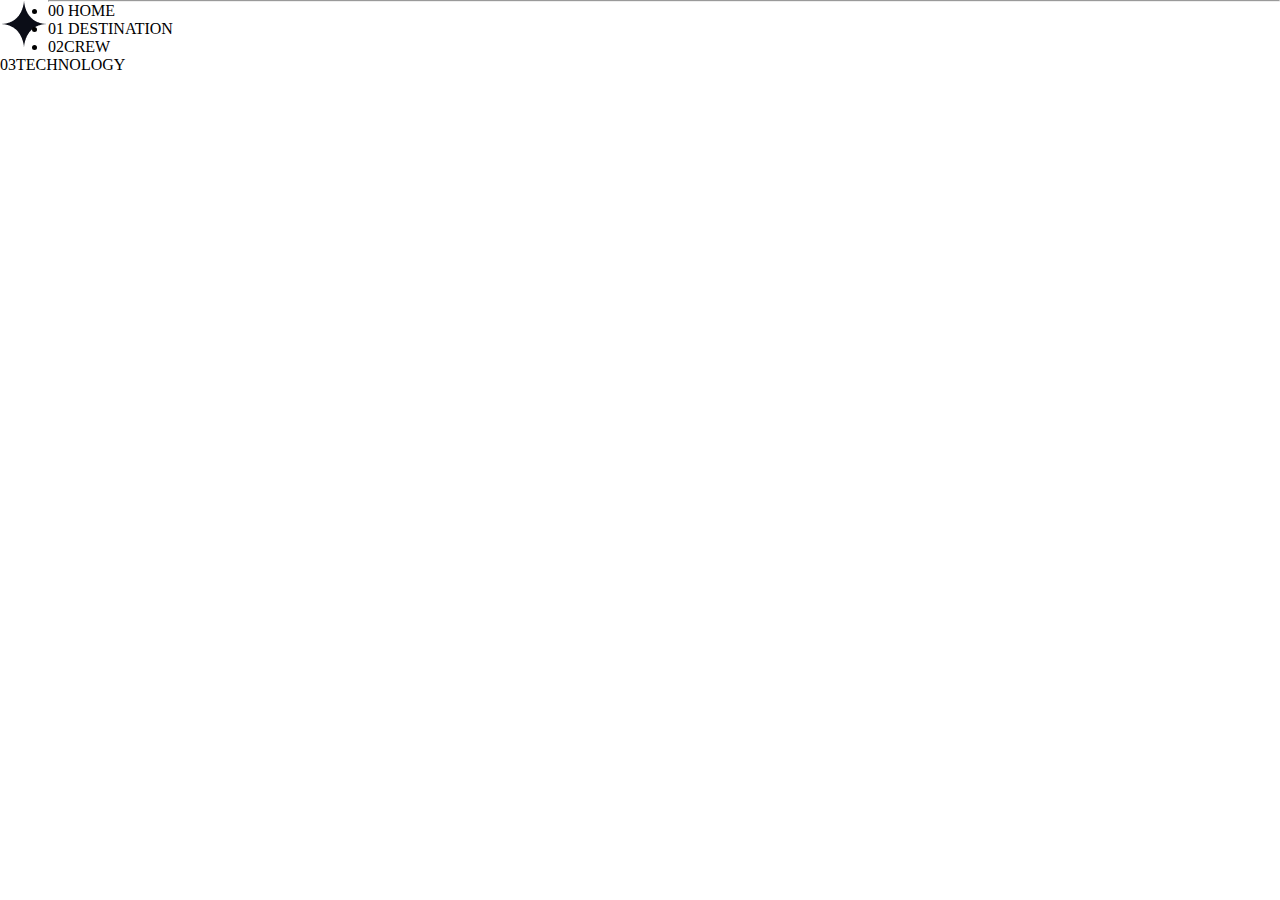
==== index.html @ 830c04b9 "Intial stucture and navigation bar structure" ====
<!DOCTYPE html>
<html>
    <head>
        <meta charset="utf-8">
        <meta http-equiv="X-UA-Compatible" content="IE=edge">
        <title>Space, so you want to travel</title>
        <meta name="viewport" content="width=device-width, initial-scale=1">
        <link rel="stylesheet" href="css/style.css">
    </head>
    <body>
        <main class="home-page" id="Home">
            <header class="site-head">
                <nav class="nav-bar">
                    <a href="#Home" class="logo-link">
                        <img class="logo-img" src="img/page-logo.png" alt="logo for space page">
                    </a>
                    <hr class="line">
                    <ul class="menu-wrapper">
                        <li>00 HOME</li>
                        <li>01 DESTINATION</li>
                        <li>02CREW</li>
                        <li>03TECHNOLOGY</li>
                    </ul>
                </nav>
            </header>
        </main>    
    </body>
</html>
---- css/style.css ----
*{
    margin: 0;
    padding: 0;
    box-sizing: border-box;
}
.logo-link{
    float: left;
}    
.logo-img{
    width: 48px;
    height: 48px;
}
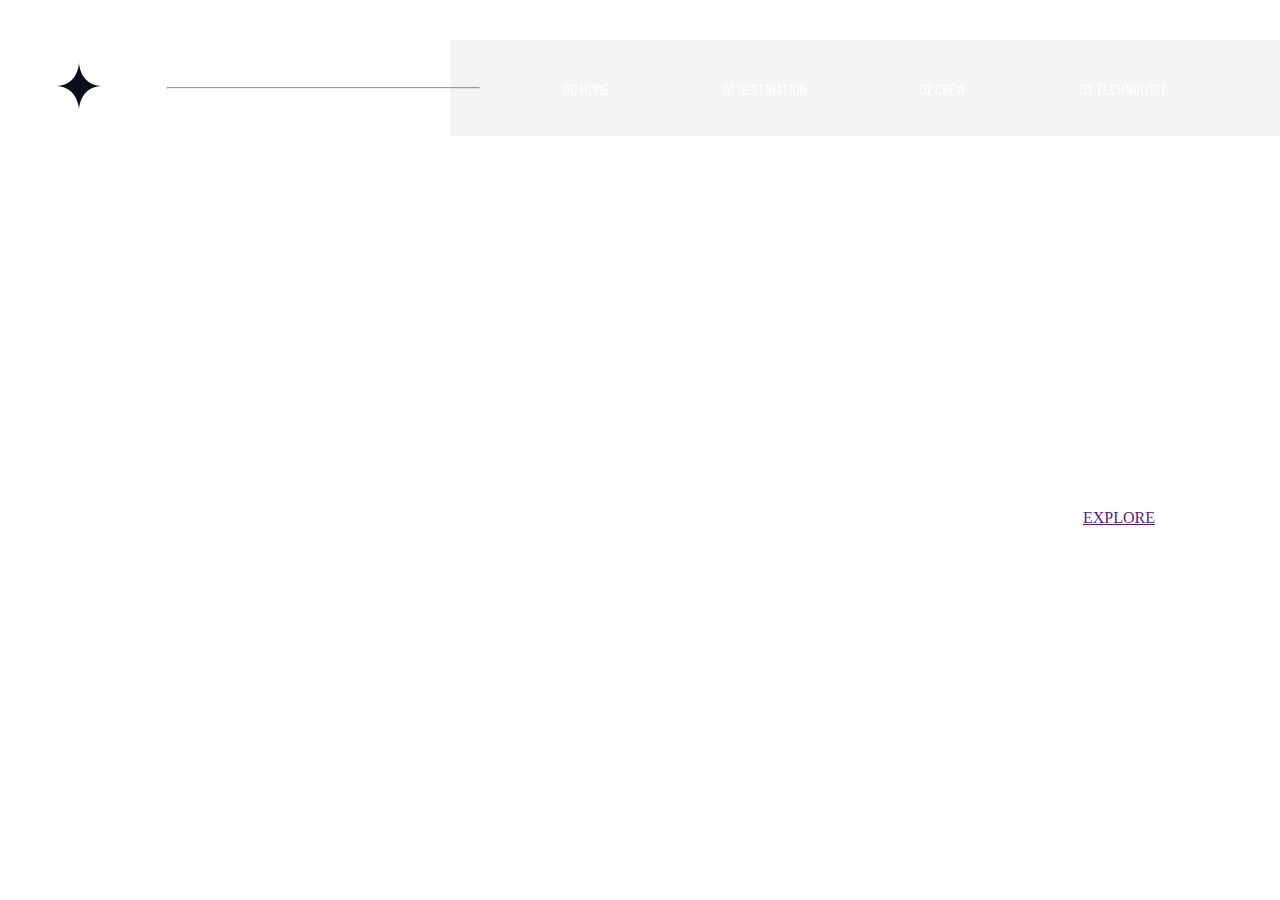
==== commit c2401b9d: "added nav and banner" ====
--- a/index.html
+++ b/index.html
@@ -5,6 +5,14 @@
         <meta http-equiv="X-UA-Compatible" content="IE=edge">
         <title>Space, so you want to travel</title>
         <meta name="viewport" content="width=device-width, initial-scale=1">
+        <link rel="preconnect" href="https://fonts.googleapis.com">
+        <link rel="preconnect" href="https://fonts.gstatic.com" crossorigin>
+        <link href="https://fonts.googleapis.com/css2?family=Barlow+Condensed&display=swap" rel="stylesheet">
+        <link rel="preconnect" href="https://fonts.googleapis.com">
+        <link rel="preconnect" href="https://fonts.gstatic.com" crossorigin>
+        <link href="https://fonts.googleapis.com/css2?family=Bellefair&display=swap" rel="stylesheet">
+        <link rel="preconnect" href="https://fonts.gstatic.com" crossorigin>
+        <link href="https://fonts.googleapis.com/css2?family=Barlow&display=swap" rel="stylesheet">
         <link rel="stylesheet" href="css/style.css">
     </head>
     <body>
@@ -14,15 +22,28 @@
                     <a href="#Home" class="logo-link">
                         <img class="logo-img" src="img/page-logo.png" alt="logo for space page">
                     </a>
-                    <hr class="line">
+                    <hr class="line"></hr>
                     <ul class="menu-wrapper">
-                        <li>00 HOME</li>
-                        <li>01 DESTINATION</li>
-                        <li>02CREW</li>
-                        <li>03TECHNOLOGY</li>
+                        <li class="menu"><a class="menu-link" href="">00 HOME</a></li>
+                        <li class="menu"><a class="menu-link" href="">01 DESTINATION</a></li>
+                        <li class="menu"><a class="menu-link" href="">02 CREW</a></li>
+                        <li class="menu"><a class="menu-link" href="">03 TECHNOLOGY</a></li>
                     </ul>
                 </nav>
             </header>
+            <div class="banner-wrapper">
+                <div class="banner-row">
+                    <div class="banner-col">
+                        <h5 class="head-5 h5-home-mb">SO, YOU WANT TO TRAVEL TO</h5>
+                        <h1 class="head-1">SPACE</h1>
+                        <p class="para p-home-mt">Let’s face it; if you want to go to space, you might as well genuinely go to outer space and not hover kind of on the edge of it. 
+                            Well sit back, and relax because we’ll give you a truly out of this world experience!</p>
+                    </div>
+                    <div class="banner-col">
+                        <a class="button" href="">EXPLORE</a>
+                    </div>
+                </div>
+            </div>
         </main>    
     </body>
 </html>--- a/css/style.css
+++ b/css/style.css
@@ -1,12 +1,117 @@
 *{
+    box-sizing: border-box;
     margin: 0;
     padding: 0;
-    box-sizing: border-box;
 }
-.logo-link{
-    float: left;
-}    
+
+.nav-bar{
+    display: flex;
+    justify-content: space-between;
+    align-items: center;
+    height: 96px;
+    max-width: 1385px;
+    margin: 40px 0 0 55px;
+    position: relative;
+}
+.line{
+    flex-grow: 1;
+    margin-left: 64px;
+    margin-right: -30px;
+    
+}
+   
 .logo-img{
     width: 48px;
     height: 48px;
-}+}
+.menu-wrapper{
+    display: flex;
+    justify-content: space-evenly;
+    align-items: center;
+    height: 100%;
+    width: 830px;
+    list-style: none;
+    position: relative;
+}
+.menu-wrapper::after{
+    content: " ";
+    position: absolute;
+    top: 0;
+    left: 0;
+    right: 0;
+    bottom: 0;
+    background-color: #979797;
+    opacity: 0.1;
+}
+.menu-link{
+    display: flex;
+    font-family: 'Barlow Condensed', sans-serif;
+    font-size: 16px;
+    text-decoration: none;
+    color: #fff;
+    height: 100%;
+    position: relative;
+    z-index: 1;
+}
+.banner-wrapper{
+    background-image: url("https://res.cloudinary.com/dhgf3b54i/image/upload/v1663746223/samples/space-project/space-banner_drtlha.jpg");
+    background-repeat: no-repeat;
+    background-size: cover;
+    position: absolute;
+    top: 0;
+    left: 0;
+    z-index: -1;
+    width: 100%;
+    height: 100vh;
+}
+.banner-row{
+    padding-top: 136px;
+    max-width: 1030px;
+    height: 100%;
+    margin: 0 auto;
+    display: flex;
+    align-items: center;
+    justify-content: space-between;
+}
+.banner-col{
+    max-width: 450px;
+}
+.head-1{
+    font-size: 150px;
+    font-family: 'Bellefair', serif;
+    color: #fff;
+    line-height: 172px;
+}    
+.head-2{
+    font-size: 100px;
+    font-family: 'Bellefair', serif;
+    color: #fff;
+}
+.head-3{
+    font-size: 56px;
+    font-family: 'Bellefair', serif;
+    color: #fff;
+}
+.head-4{
+    font-size: 32px;
+    font-family: 'Bellefair', serif;
+    color: #fff;
+} 
+.head-5{
+    font-size: 28px;
+    font-family: 'Barlow Condensed', sans-serif;
+    color: #fff;
+    line-height: 33px;
+}
+.para{
+    font-size: 18px;
+    font-family: 'Barlow', sans-serif;
+    color: #fff;
+    line-height: 32px;
+}
+.h5-home-mb{
+    margin-bottom: 24px;
+}
+.p-home-mt{
+    margin-top: 24px;
+}
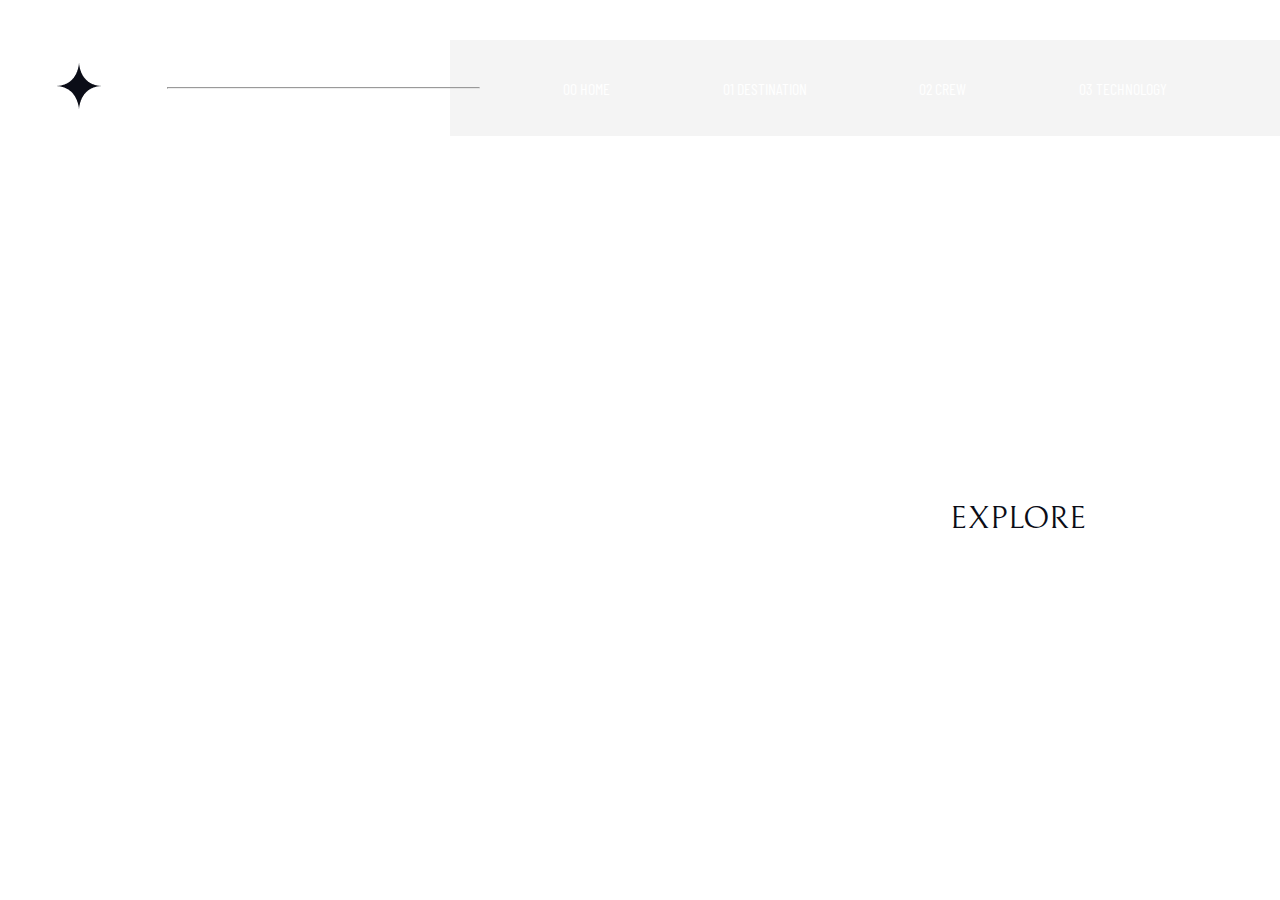
==== commit 48bd7b59: "added explore button" ====
--- a/index.html
+++ b/index.html
@@ -18,29 +18,29 @@
     <body>
         <main class="home-page" id="Home">
             <header class="site-head">
-                <nav class="nav-bar">
+                <nav class="nav-bar flex justify-between item-center">
                     <a href="#Home" class="logo-link">
                         <img class="logo-img" src="img/page-logo.png" alt="logo for space page">
                     </a>
                     <hr class="line"></hr>
-                    <ul class="menu-wrapper">
-                        <li class="menu"><a class="menu-link" href="">00 HOME</a></li>
-                        <li class="menu"><a class="menu-link" href="">01 DESTINATION</a></li>
-                        <li class="menu"><a class="menu-link" href="">02 CREW</a></li>
-                        <li class="menu"><a class="menu-link" href="">03 TECHNOLOGY</a></li>
+                    <ul class="menu-wrapper flex justify-evenly item-center">
+                        <li class="menu"><a class="menu-link flex" href="">00 HOME</a></li>
+                        <li class="menu"><a class="menu-link flex" href="">01 DESTINATION</a></li>
+                        <li class="menu"><a class="menu-link flex" href="">02 CREW</a></li>
+                        <li class="menu"><a class="menu-link flex" href="">03 TECHNOLOGY</a></li>
                     </ul>
                 </nav>
             </header>
             <div class="banner-wrapper">
-                <div class="banner-row">
+                <div class="banner-row flex justify-between item-center">
                     <div class="banner-col">
                         <h5 class="head-5 h5-home-mb">SO, YOU WANT TO TRAVEL TO</h5>
                         <h1 class="head-1">SPACE</h1>
                         <p class="para p-home-mt">Let’s face it; if you want to go to space, you might as well genuinely go to outer space and not hover kind of on the edge of it. 
                             Well sit back, and relax because we’ll give you a truly out of this world experience!</p>
                     </div>
-                    <div class="banner-col">
-                        <a class="button" href="">EXPLORE</a>
+                    <div class="banner-col flex justify-end item-center">
+                        <a class="explore-button" href=""></a>
                     </div>
                 </div>
             </div>
--- a/css/style.css
+++ b/css/style.css
@@ -5,9 +5,6 @@
 }
 
 .nav-bar{
-    display: flex;
-    justify-content: space-between;
-    align-items: center;
     height: 96px;
     max-width: 1385px;
     margin: 40px 0 0 55px;
@@ -25,9 +22,6 @@
     height: 48px;
 }
 .menu-wrapper{
-    display: flex;
-    justify-content: space-evenly;
-    align-items: center;
     height: 100%;
     width: 830px;
     list-style: none;
@@ -44,7 +38,6 @@
     opacity: 0.1;
 }
 .menu-link{
-    display: flex;
     font-family: 'Barlow Condensed', sans-serif;
     font-size: 16px;
     text-decoration: none;
@@ -69,12 +62,10 @@
     max-width: 1030px;
     height: 100%;
     margin: 0 auto;
-    display: flex;
-    align-items: center;
-    justify-content: space-between;
 }
 .banner-col{
     max-width: 450px;
+    width: 44%;
 }
 .head-1{
     font-size: 150px;
@@ -115,3 +106,43 @@
 .p-home-mt{
     margin-top: 24px;
 }
+.flex{
+    display: flex;
+}
+.justify-evenly{
+    justify-content: space-evenly;
+}
+.justify-end{
+    justify-content: flex-end;
+}
+.justify-between{
+    justify-content: space-between;
+}
+.item-center{
+    align-items: center;
+}
+.explore-button{
+    width: 274px;
+    height: 274px;
+    border-radius: 50%;
+    display: inline-block;
+    background-color: white;
+    border: 1px solid white;
+    position: relative;
+}
+.explore-button:hover{
+    box-shadow: 0 0 0 88px #ffffff19;
+    transition-property: box-shadow;
+    transition-duration: 0.4s;
+    transition-timing-function: ease-in-out;
+}
+.explore-button::before{
+    content: "EXPLORE";
+    position: absolute;
+    top: 50%;
+    left: 50%;
+    transform: translate(-50%, -50%);
+    font-family: 'Bellefair', serif;
+    color: #0B0D17;
+    font-size: 32px;
+}
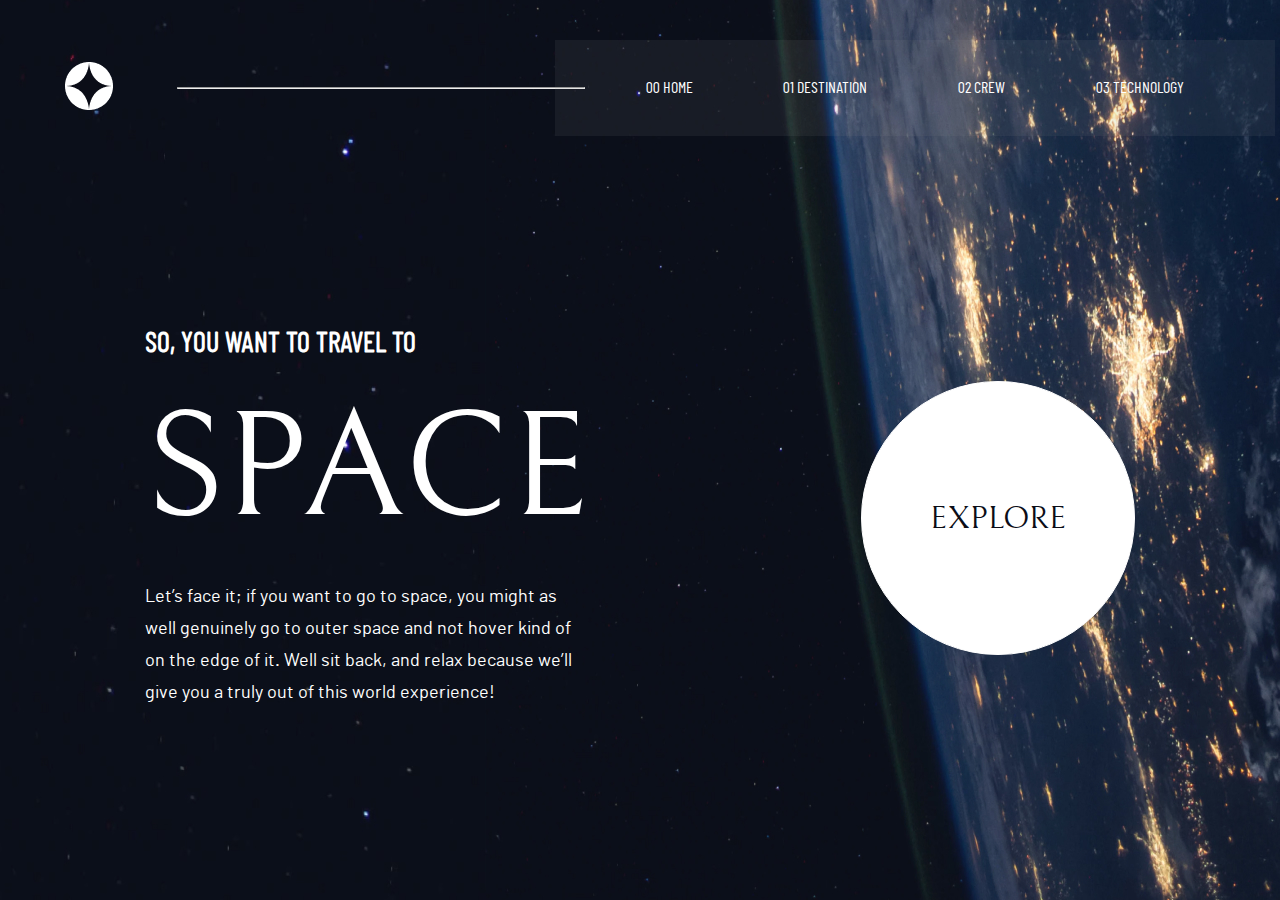
==== commit 274d2a11: "added custom fonts and responsive code only for tablet" ====
--- a/index.html
+++ b/index.html
@@ -5,14 +5,6 @@
         <meta http-equiv="X-UA-Compatible" content="IE=edge">
         <title>Space, so you want to travel</title>
         <meta name="viewport" content="width=device-width, initial-scale=1">
-        <link rel="preconnect" href="https://fonts.googleapis.com">
-        <link rel="preconnect" href="https://fonts.gstatic.com" crossorigin>
-        <link href="https://fonts.googleapis.com/css2?family=Barlow+Condensed&display=swap" rel="stylesheet">
-        <link rel="preconnect" href="https://fonts.googleapis.com">
-        <link rel="preconnect" href="https://fonts.gstatic.com" crossorigin>
-        <link href="https://fonts.googleapis.com/css2?family=Bellefair&display=swap" rel="stylesheet">
-        <link rel="preconnect" href="https://fonts.gstatic.com" crossorigin>
-        <link href="https://fonts.googleapis.com/css2?family=Barlow&display=swap" rel="stylesheet">
         <link rel="stylesheet" href="css/style.css">
     </head>
     <body>
--- a/css/style.css
+++ b/css/style.css
@@ -1,17 +1,43 @@
+@font-face {
+    font-family: 'Bellefair';
+    src: url('../font/bellefair-regular-webfont.woff') format('woff2'),
+         url('../font/bellefair-regular-webfont.woff2') format('woff');
+    font-weight: normal;
+    font-style: normal;
+}
+@font-face {
+    font-family: 'Barlow';
+    src: url('../font/barlow-regular-webfont.woff') format('woff');
+    src: url('../font/barlow-regular-webfont.woff2') format('woff2');
+    font-weight: normal;
+    font-style: normal;
+}
+@font-face {
+    font-family: 'Barlow Condensed';
+    src: url('../font/barlowcondensed-regular-webfont.woff') format('woff');
+    src: url('../font/barlowcondensed-regular-webfont.woff2') format('woff2');
+    font-weight: normal;
+    font-style: normal;
+}
 *{
     box-sizing: border-box;
     margin: 0;
     padding: 0;
 }
-
+.site-head{
+    max-width: 1440px;
+    margin: 0 auto;
+    padding: 0 10px;
+}
 .nav-bar{
     height: 96px;
-    max-width: 1385px;
+    max-width: 96%;
+    width: 100%;
     margin: 40px 0 0 55px;
     position: relative;
 }
 .line{
-    flex-grow: 1;
+    width: 34%;
     margin-left: 64px;
     margin-right: -30px;
     
@@ -23,7 +49,7 @@
 }
 .menu-wrapper{
     height: 100%;
-    width: 830px;
+    width: 60%;
     list-style: none;
     position: relative;
 }
@@ -47,7 +73,7 @@
     z-index: 1;
 }
 .banner-wrapper{
-    background-image: url("https://res.cloudinary.com/dhgf3b54i/image/upload/v1663746223/samples/space-project/space-banner_drtlha.jpg");
+    background-image: url("../img/space-banner.jpg");
     background-repeat: no-repeat;
     background-size: cover;
     position: absolute;
@@ -55,10 +81,10 @@
     left: 0;
     z-index: -1;
     width: 100%;
-    height: 100vh;
+    height: 100%;
 }
 .banner-row{
-    padding-top: 136px;
+    padding: 136px 20px 0 20px;
     max-width: 1030px;
     height: 100%;
     margin: 0 auto;
@@ -70,6 +96,7 @@
 .head-1{
     font-size: 150px;
     font-family: 'Bellefair', serif;
+    font-weight: 400;
     color: #fff;
     line-height: 172px;
 }    
@@ -146,3 +173,9 @@
     color: #0B0D17;
     font-size: 32px;
 }
+@media screen and (max-width: 768px){ 
+    .banner-row{
+        flex-direction: column;
+        padding-top: 200px;
+    }
+}
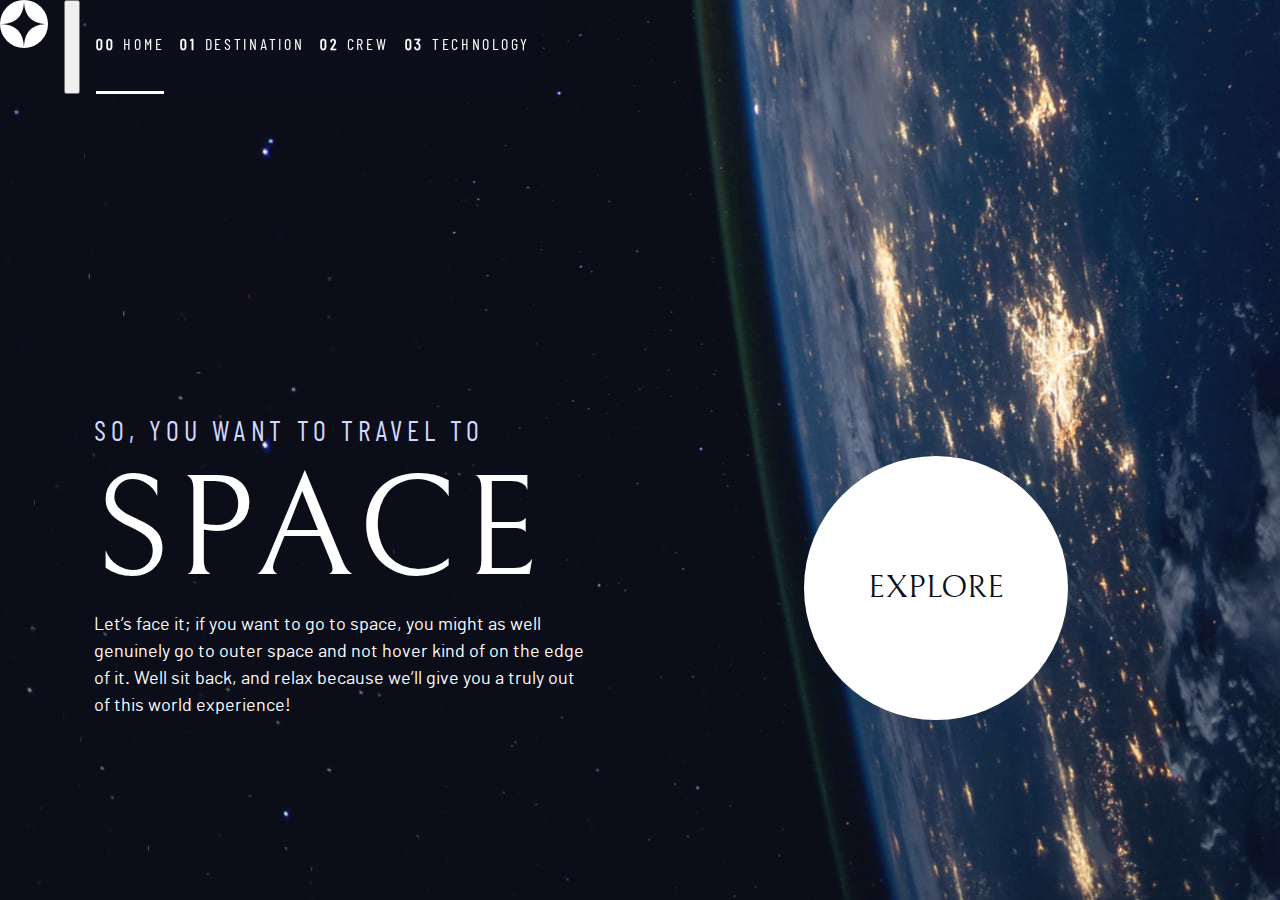
==== commit cf1772f4: "changed the layout and more usable css code" ====
--- a/index.html
+++ b/index.html
@@ -3,39 +3,47 @@
     <head>
         <meta charset="utf-8">
         <meta http-equiv="X-UA-Compatible" content="IE=edge">
-        <title>Space, so you want to travel</title>
+        <title>Space tourism website</title>
         <meta name="viewport" content="width=device-width, initial-scale=1">
+        <link rel="icon" type="image/svg" sizes="32x32" href="./assets/shared/logo.svg">
         <link rel="stylesheet" href="css/style.css">
     </head>
-    <body>
-        <main class="home-page" id="Home">
-            <header class="site-head">
-                <nav class="nav-bar flex justify-between item-center">
-                    <a href="#Home" class="logo-link">
-                        <img class="logo-img" src="img/page-logo.png" alt="logo for space page">
-                    </a>
-                    <hr class="line"></hr>
-                    <ul class="menu-wrapper flex justify-evenly item-center">
-                        <li class="menu"><a class="menu-link flex" href="">00 HOME</a></li>
-                        <li class="menu"><a class="menu-link flex" href="">01 DESTINATION</a></li>
-                        <li class="menu"><a class="menu-link flex" href="">02 CREW</a></li>
-                        <li class="menu"><a class="menu-link flex" href="">03 TECHNOLOGY</a></li>
-                    </ul>
-                </nav>
-            </header>
-            <div class="banner-wrapper">
-                <div class="banner-row flex justify-between item-center">
-                    <div class="banner-col">
-                        <h5 class="head-5 h5-home-mb">SO, YOU WANT TO TRAVEL TO</h5>
-                        <h1 class="head-1">SPACE</h1>
-                        <p class="para p-home-mt">Let’s face it; if you want to go to space, you might as well genuinely go to outer space and not hover kind of on the edge of it. 
-                            Well sit back, and relax because we’ll give you a truly out of this world experience!</p>
-                    </div>
-                    <div class="banner-col flex justify-end item-center">
-                        <a class="explore-button" href=""></a>
-                    </div>
-                </div>
+    <body class="home">
+        <header class="primary-header flex">
+            <div>
+                <img class="logo" src="./assets/shared/logo.svg" alt="space tour logo">
             </div>
-        </main>    
+            <button class="mobile-nav-toggle" aria-controls="primary-navigation" aria-expanded="false"><span class="sr-only">menu</span></button>
+            <nav>
+                <ul class="primary-navigation underline-indicators flex">
+                    <li class="active">
+                        <a class="ff-sans-cond fs-300 text-white upper-case letter-spacing-2" href=""><span>00</span>Home</a>
+                    </li>
+                    <li>
+                        <a class="ff-sans-cond fs-300 text-white upper-case letter-spacing-2" href=""><span>01</span>Destination</a>
+                    </li>
+                    <li>
+                        <a class="ff-sans-cond fs-300 text-white upper-case letter-spacing-2" href=""><span>02</span>Crew</a>
+                    </li>
+                    <li>
+                        <a class="ff-sans-cond fs-300 text-white upper-case letter-spacing-2" href=""><span>03</span>Technology</a>
+                    </li>
+                </ul>
+            </nav>
+        </header>
+        <div class="grid-container grid-container--home">
+            <div>
+                <h1 class="ff-sans-cond fs-500 text-light letter-spacing-1 upper-case">So, you want to travel to
+                <span class="ff-serif fs-900 text-white d-block">Space</span></h1>
+                <p>
+                    Let’s face it; if you want to go to space, you might as well genuinely go to 
+                    outer space and not hover kind of on the edge of it. Well sit back, and relax 
+                    because we’ll give you a truly out of this world experience!
+                </p>
+            </div>
+            <div>
+                <a class="large-button upper-case ff-serif text-dark bg-white" href="#">Explore</a>
+            </div>
+        </div>        
     </body>
 </html>--- a/css/style.css
+++ b/css/style.css
@@ -1,3 +1,7 @@
+
+/* ---------------------------- */
+/* custom properties            */
+/* ---------------------------- */
 @font-face {
     font-family: 'Bellefair';
     src: url('../font/bellefair-regular-webfont.woff') format('woff2'),
@@ -6,176 +10,360 @@
     font-style: normal;
 }
 @font-face {
+    font-family: 'Barlow Condensed';
+    src: url('../font/barlowcondensed-regular-webfont.woff') format('woff');
+    src: url('../font/barlowcondensed-regular-webfont.woff2') format('woff2');
+    font-weight: normal;
+    font-style: normal;
+}
+@font-face {
     font-family: 'Barlow';
     src: url('../font/barlow-regular-webfont.woff') format('woff');
     src: url('../font/barlow-regular-webfont.woff2') format('woff2');
     font-weight: normal;
     font-style: normal;
 }
-@font-face {
-    font-family: 'Barlow Condensed';
-    src: url('../font/barlowcondensed-regular-webfont.woff') format('woff');
-    src: url('../font/barlowcondensed-regular-webfont.woff2') format('woff2');
-    font-weight: normal;
-    font-style: normal;
-}
-*{
+/*-------------------------*/
+/*custom variables         */
+/*-------------------------*/
+
+:root {
+    /* colors */
+    --clr-dark: 230 35% 7%;
+    --clr-light: 231 77% 90%;
+    --clr-white: 0 0% 100%;
+
+    /* font-sizes */
+    --fs-900: clamp(5rem , 10vw + 1rem, 9.375rem);
+    --fs-800: 6.25rem;
+    --fs-700: 3.5rem;
+    --fs-600: 2rem;
+    --fs-500: 1.75rem;
+    --fs-400: 1.125rem;
+    --fs-300: 1rem;
+    --fs-200: 0.875rem;
+    
+    /* font-families */
+    --ff-serif: "Bellefair", serif;
+    --ff-sans-cond: "Barlow Condensed", sans-serif;
+    --ff-sans-normal: "Barlow", sans-serif;
+
+}
+@media (min-width: 35em){ 
+    :root{
+        /* font-sizes */
+        --fs-800: 5rem;
+        --fs-700: 2.5rem;
+        --fs-600: 1.5rem;
+        --fs-400: 1rem;
+    }
+
+}
+
+@media (min-width: 45em){
+    :root{
+        /* font-sizes */
+        --fs-800: 6.25rem;
+        --fs-700: 3.5rem;
+        --fs-600: 2rem;
+        --fs-400: 1.125rem;
+    }
+}
+
+
+/* ---------------------------- */
+/* Reset                        */
+/* ---------------------------- */
+
+/* Box sizing */
+*,
+*::after,
+*::before {
     box-sizing: border-box;
+}
+
+/* Reset margins */
+body,
+p,
+h1,
+h2,
+h3,
+h4,
+h5,
+figure,
+picture {
     margin: 0;
+}
+
+h1,
+h2,
+h3,
+h4,
+h5,
+h6,
+p {
+    font-weight: 400;
+}
+/* Set up body */
+body {
+    font-family: var(--ff-sans-normal);
+    font-size: var(--fs-400);
+    color: hsl( var(--clr-white) );
+    background-color: hsl( var(--clr-dark) );
+    line-height: 1.5;
+    min-height: 100vh;
+    
+    display: grid;
+    grid-template-rows: min-content 1fr;
+}
+
+/* Makes img easier to work */
+img,
+picture {
+    max-width: 100%;
+    display: block;
+}
+
+/* Makes form element easier to work with */
+input,
+button,
+textarea,
+select {
+    font-family: inherit;
+}
+
+/* Removes animation for the people who have turned them off */
+@media (prefers-reduced-motion: reduce) {
+    *,
+    *::after,
+    *::before {
+        animation-duration: 0.01ms !important;
+        animation-iteration-count: 1 !important;
+        transition-duration: 0.01ms !important;
+        scroll-behavior: auto !important;
+    }
+}
+
+/* ---------------------------- */
+/* Utility classes              */
+/* ---------------------------- */
+
+/* General */
+
+
+.flex {
+    display: flex;
+    gap: var(--gap, 1rem);
+}
+
+.grid {
+    display: grid;
+    gap: var(--gap, 1rem);
+}
+
+.d-block{
+    display: block;
+}
+
+.flow > *:where(:not(:first-child)){
+    margin-top: var(--flow-space, 1rem);
+}
+
+.container {
+    padding-inline: 2em;
+    margin-inline: auto;
+    max-width: 80rem;
+}
+.grid-container {
+    display: grid;
+    text-align: center;
+    place-items: center;
+    padding: 0 1rem;
+}
+.grid-container *{
+    max-width: 50ch;
+}
+
+@media (min-width: 45em) {
+    .grid-container {
+        display: grid;
+        text-align: left;
+        column-gap: var(--conatiner-gap, 2rem);
+        grid-template-columns: minmax(1rem, 1fr) minmax(0 , 40rem) minmax(0 , 40rem) minmax(1rem, 1fr);
+    }
+    .grid-container > *:first-child {
+        grid-column: 2;
+    }
+    .grid-container > *:last-child {
+        grid-column: 3;
+    }
+    .grid-container--home {
+        align-items: end;
+        padding-bottom: max(6rem, 20vh);
+    }    
+}
+.sr-only {
+    position: absolute;
+    width: 1px;
+    height: 1px;
     padding: 0;
-}
-.site-head{
-    max-width: 1440px;
-    margin: 0 auto;
-    padding: 0 10px;
-}
-.nav-bar{
-    height: 96px;
-    max-width: 96%;
-    width: 100%;
-    margin: 40px 0 0 55px;
+    margin: -1px;
+    overflow: hidden;
+    clip: rect(0, 0, 0, 0);
+    white-space: nowrap; /* added line */
+    border: 0;
+  }
+
+/* Colors*/ 
+
+.bg-dark { background-color: hsl( var(--clr-dark) ); }
+.bg-light { background-color: hsl( var(--clr-light) ); }
+.bg-white { background-color: hsl( var(--clr-white) ); }
+
+.text-dark { color: hsl( var(--clr-dark) ); }
+.text-light { color: hsl( var(--clr-light) ); }
+.text-white { color: hsl( var(--clr-white) ); }
+
+/* Typography */
+
+.ff-serif { font-family: var(--ff-serif); }
+.ff-sans-cond { font-family: var(--ff-sans-cond); }
+.ff-sans-normal { font-family: var(--ff-sans-normal); }
+
+.letter-spacing-1 { letter-spacing: 4.75px; } 
+.letter-spacing-2 { letter-spacing: 2.7px; } 
+.letter-spacing-3 { letter-spacing: 2.35px; }
+
+.upper-case { text-transform: uppercase; }
+
+.fs-900 { font-size: var(--fs-900); }
+.fs-800 { font-size: var(--fs-800); }
+.fs-700 { font-size: var(--fs-700); }
+.fs-600 { font-size: var(--fs-600); }
+.fs-500 { font-size: var(--fs-500); }
+.fs-400 { font-size: var(--fs-400); }
+.fs-300 { font-size: var(--fs-300); }
+.fs-200 { font-size: var(--fs-200); }
+
+.fs-900,
+.fs-800,
+.fs-700,
+.fs-600 {
+    line-height: 1.1;
+}
+
+.numbered-title{
+    font-size: var(--fs-500);
+    font-family: var(--ff-sans-cond);
+    text-transform: uppercase;
+    letter-spacing: 4.72px;
+}
+
+.numbered-title span{
+    font-size: var(--fs-500);
+    font-family: var(--ff-sans-cond);
+    margin-right: .85em;
+    color: hsl( var(--clr-light) / .25);
+}
+
+/* ---------------------------- */
+/* Components                   */
+/* ---------------------------- */
+
+.large-button{
+    font-size: 2rem;
     position: relative;
-}
-.line{
-    width: 34%;
-    margin-left: 64px;
-    margin-right: -30px;
-    
-}
-   
-.logo-img{
-    width: 48px;
-    height: 48px;
-}
-.menu-wrapper{
-    height: 100%;
-    width: 60%;
-    list-style: none;
-    position: relative;
-}
-.menu-wrapper::after{
-    content: " ";
+    display: inline-grid;
+    z-index: 1;
+    place-items: center;
+    padding: 0 2em;
+    aspect-ratio: 1;
+    border-radius: 50%;
+    text-decoration: none;
+}
+.large-button::after {
+    content: '';
     position: absolute;
-    top: 0;
-    left: 0;
-    right: 0;
-    bottom: 0;
-    background-color: #979797;
-    opacity: 0.1;
-}
-.menu-link{
-    font-family: 'Barlow Condensed', sans-serif;
-    font-size: 16px;
-    text-decoration: none;
-    color: #fff;
-    height: 100%;
-    position: relative;
-    z-index: 1;
-}
-.banner-wrapper{
-    background-image: url("../img/space-banner.jpg");
-    background-repeat: no-repeat;
-    background-size: cover;
-    position: absolute;
-    top: 0;
-    left: 0;
     z-index: -1;
     width: 100%;
     height: 100%;
-}
-.banner-row{
-    padding: 136px 20px 0 20px;
-    max-width: 1030px;
-    height: 100%;
-    margin: 0 auto;
-}
-.banner-col{
-    max-width: 450px;
-    width: 44%;
-}
-.head-1{
-    font-size: 150px;
-    font-family: 'Bellefair', serif;
-    font-weight: 400;
-    color: #fff;
-    line-height: 172px;
-}    
-.head-2{
-    font-size: 100px;
-    font-family: 'Bellefair', serif;
-    color: #fff;
-}
-.head-3{
-    font-size: 56px;
-    font-family: 'Bellefair', serif;
-    color: #fff;
-}
-.head-4{
-    font-size: 32px;
-    font-family: 'Bellefair', serif;
-    color: #fff;
-} 
-.head-5{
-    font-size: 28px;
-    font-family: 'Barlow Condensed', sans-serif;
-    color: #fff;
-    line-height: 33px;
-}
-.para{
-    font-size: 18px;
-    font-family: 'Barlow', sans-serif;
-    color: #fff;
-    line-height: 32px;
-}
-.h5-home-mb{
-    margin-bottom: 24px;
-}
-.p-home-mt{
-    margin-top: 24px;
-}
-.flex{
-    display: flex;
-}
-.justify-evenly{
-    justify-content: space-evenly;
-}
-.justify-end{
-    justify-content: flex-end;
-}
-.justify-between{
-    justify-content: space-between;
-}
-.item-center{
-    align-items: center;
-}
-.explore-button{
-    width: 274px;
-    height: 274px;
+    background: hsl( var(--clr-white) / .15);
     border-radius: 50%;
-    display: inline-block;
-    background-color: white;
-    border: 1px solid white;
-    position: relative;
-}
-.explore-button:hover{
-    box-shadow: 0 0 0 88px #ffffff19;
-    transition-property: box-shadow;
-    transition-duration: 0.4s;
-    transition-timing-function: ease-in-out;
-}
-.explore-button::before{
-    content: "EXPLORE";
-    position: absolute;
-    top: 50%;
-    left: 50%;
-    transform: translate(-50%, -50%);
-    font-family: 'Bellefair', serif;
-    color: #0B0D17;
-    font-size: 32px;
-}
-@media screen and (max-width: 768px){ 
-    .banner-row{
+    opacity: 0;
+    transition: opacity 500ms linear, transform 750ms ease-in-out;
+}
+
+.large-button:hover::after,
+.large-button:focus::after {
+    opacity: 1;
+    transform: scale(1.5);
+}
+.primary-navigation a {
+    text-decoration: none;
+}
+.primary-navigation a > span {
+    font-weight: 700;
+    margin-right: .5em;
+}
+.primary-navigation {
+    margin: 0;
+    padding: 0;
+    list-style: none;
+    --underline-gap: 2rem;
+    background: hsl( var(--clr-light) / 0.01);
+    backdrop-filter: blur(1.5rem);
+}
+
+.underline-indicators > * {
+    cursor: pointer;
+    padding: var(--underline-gap, 1rem) 0;
+    border-bottom: .2rem solid hsl( var(--clr-white) / 0 );
+}
+.underline-indicators > *:hover,
+.underline-indicators > *:focus {
+    border-bottom: .2rem solid hsl( var(--clr-white) / .5 );
+}
+.underline-indicators > .active {
+    color: var(--clr-light);
+    border-bottom: .2rem solid hsl( var(--clr-white) / 1);
+}
+
+@media (max-width: 35em) {
+    .primary-navigation {
+        margin: 0;
+        padding: 0;
+        list-style: none;
+        --underline-gap: .5rem;
+        position: fixed;
+        z-index: 100;
+        inset: 0 0 0 30%;
+        padding: 6em 2em;
         flex-direction: column;
-        padding-top: 200px;
-    }
-}
+    }
+    .primary-navigation.underline-indicators > .active {
+        border: 0;
+    }
+}
+/* ---------------------------- */
+/* Page specific - background   */
+/* ---------------------------- */
+body {
+    background-position: bottom center;
+    background-size: cover;
+    background-repeat: no-repeat;
+}
+.home {
+    background-image: url(../assets/home/background-home-mobile.jpg);
+}
+
+@media (min-width: 35em) {
+    .home{
+        background-image: url(../assets/home/background-home-tablet.jpg);
+        background-position: center center;
+    }
+}
+@media (min-width: 45em) {
+    .home{
+        background-image: url(../assets/home/background-home-desktop.jpg);
+    }
+}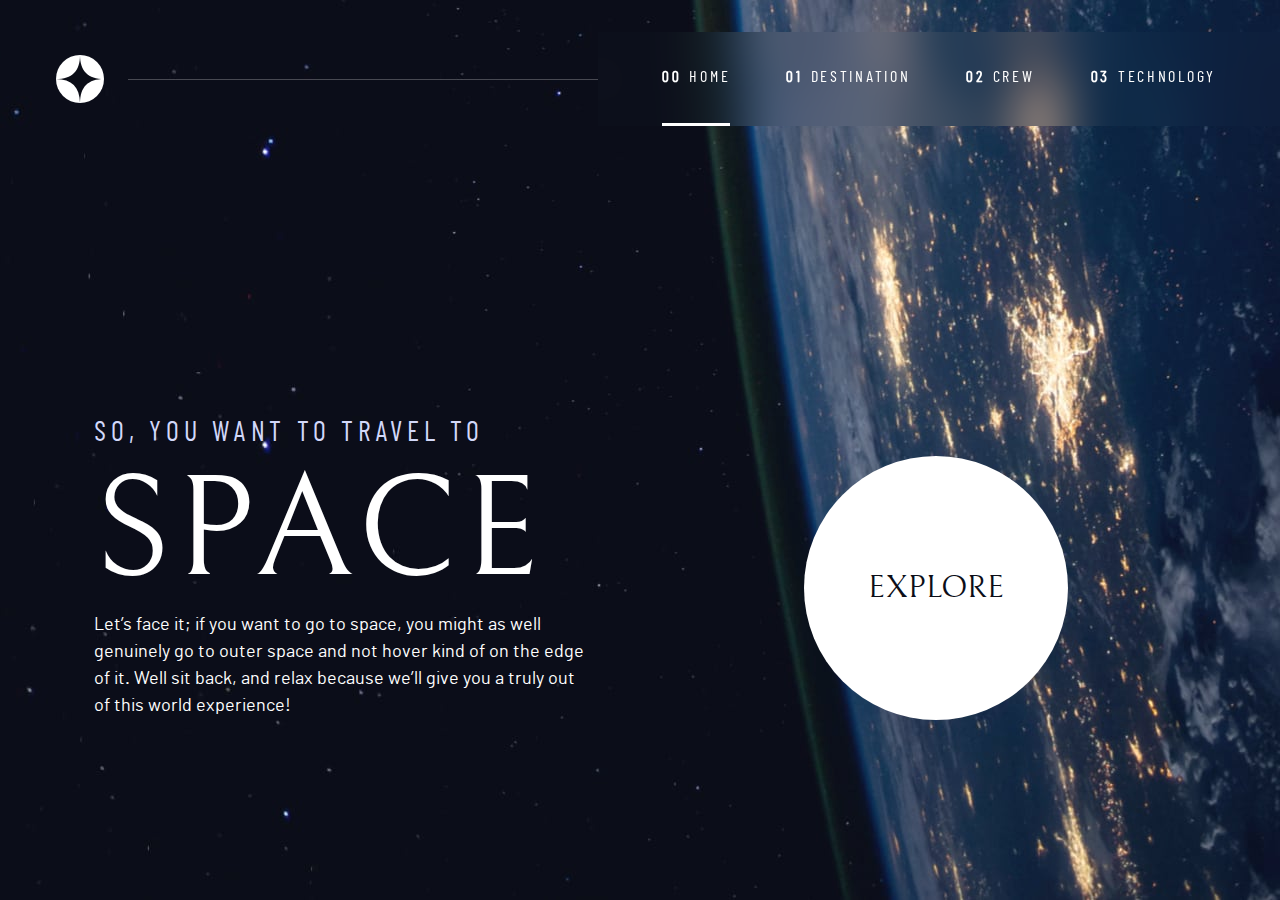
==== commit 04205e63: "completed home page with responsiveness" ====
--- a/index.html
+++ b/index.html
@@ -7,6 +7,8 @@
         <meta name="viewport" content="width=device-width, initial-scale=1">
         <link rel="icon" type="image/svg" sizes="32x32" href="./assets/shared/logo.svg">
         <link rel="stylesheet" href="css/style.css">
+
+        <script src="index.js" defer></script>
     </head>
     <body class="home">
         <header class="primary-header flex">
@@ -15,23 +17,23 @@
             </div>
             <button class="mobile-nav-toggle" aria-controls="primary-navigation" aria-expanded="false"><span class="sr-only">menu</span></button>
             <nav>
-                <ul class="primary-navigation underline-indicators flex">
+                <ul class="primary-navigation underline-indicators flex" data-visible="false">
                     <li class="active">
-                        <a class="ff-sans-cond fs-300 text-white upper-case letter-spacing-2" href=""><span>00</span>Home</a>
+                        <a class="ff-sans-cond fs-300 text-white upper-case letter-spacing-2" href=""><span aria-hidden="true">00</span>Home</a>
                     </li>
                     <li>
-                        <a class="ff-sans-cond fs-300 text-white upper-case letter-spacing-2" href=""><span>01</span>Destination</a>
+                        <a class="ff-sans-cond fs-300 text-white upper-case letter-spacing-2" href=""><span aria-hidden="true">01</span>Destination</a>
                     </li>
                     <li>
-                        <a class="ff-sans-cond fs-300 text-white upper-case letter-spacing-2" href=""><span>02</span>Crew</a>
+                        <a class="ff-sans-cond fs-300 text-white upper-case letter-spacing-2" href=""><span aria-hidden="true">02</span>Crew</a>
                     </li>
                     <li>
-                        <a class="ff-sans-cond fs-300 text-white upper-case letter-spacing-2" href=""><span>03</span>Technology</a>
+                        <a class="ff-sans-cond fs-300 text-white upper-case letter-spacing-2" href=""><span aria-hidden="true">03</span>Technology</a>
                     </li>
                 </ul>
             </nav>
         </header>
-        <div class="grid-container grid-container--home">
+        <main class="grid-container grid-container--home">
             <div>
                 <h1 class="ff-sans-cond fs-500 text-light letter-spacing-1 upper-case">So, you want to travel to
                 <span class="ff-serif fs-900 text-white d-block">Space</span></h1>
@@ -44,6 +46,6 @@
             <div>
                 <a class="large-button upper-case ff-serif text-dark bg-white" href="#">Explore</a>
             </div>
-        </div>        
+        </main>        
     </body>
 </html>--- a/css/style.css
+++ b/css/style.css
@@ -298,20 +298,30 @@
     opacity: 1;
     transform: scale(1.5);
 }
-.primary-navigation a {
-    text-decoration: none;
-}
-.primary-navigation a > span {
-    font-weight: 700;
-    margin-right: .5em;
+/* Primary-header */
+
+.logo {
+    margin: 1.5rem clamp(1.5rem , 5vw, 3.5rem);
+}
+.primary-header {
+    justify-content: space-between;
+    align-items: center;
 }
 .primary-navigation {
     margin: 0;
     padding: 0;
     list-style: none;
+    --gap: clamp(1.5rem, 5vw, 3.5rem); 
     --underline-gap: 2rem;
     background: hsl( var(--clr-light) / 0.01);
     backdrop-filter: blur(1.5rem);
+}
+.primary-navigation a {
+    text-decoration: none;
+}
+.primary-navigation a > span {
+    font-weight: 700;
+    margin-right: .5em;
 }
 
 .underline-indicators > * {
@@ -326,6 +336,9 @@
 .underline-indicators > .active {
     color: var(--clr-light);
     border-bottom: .2rem solid hsl( var(--clr-white) / 1);
+}
+.mobile-nav-toggle{
+    display: none;
 }
 
 @media (max-width: 35em) {
@@ -339,9 +352,71 @@
         inset: 0 0 0 30%;
         padding: 6em 2em;
         flex-direction: column;
+        transform: translateX(100%);
+        transition: transform 500ms ease-in-out;
     }
     .primary-navigation.underline-indicators > .active {
         border: 0;
+    }
+    .primary-navigation[data-visible="true"] {
+        transform: translateX(0);
+    }
+
+    .mobile-nav-toggle{
+        display: block;
+        position: absolute;
+        top: 2rem;
+        right: 1rem;
+        z-index: 200;
+        padding: 0 1em;
+        aspect-ratio: 1;
+        background-image: url(../assets/shared/icon-hamburger.svg);
+        background-repeat: no-repeat;
+        background-color: transparent;
+        background-position: center;
+        border: none;
+        cursor: pointer;
+    }
+    
+    .mobile-nav-toggle:focus-visible { /*note*/
+        outline: 5px solid white;
+        outline-offset: 5px;
+    }
+    
+    .mobile-nav-toggle[aria-expanded="true"] {
+        background-image: url(../assets/shared/icon-close.svg);
+    }
+
+}
+@media (min-width: 35em) {
+    .primary-navigation {
+        padding-inline: clamp(3rem, 5vw, 7rem);
+    }
+}
+
+@media (min-width: 35em) and (max-width: 45em) {
+    .primary-navigation a > span {
+        display: none;
+    }
+}
+
+@media (min-width: 45em) {
+    .primary-header::after {
+        content: '';
+        display: block;
+        position: relative;
+        height: 1px;
+        width: 100%;
+        margin-right: -2.5rem;
+        background: hsl( var(--clr-white) / .25);
+        order: 1;
+    }
+    
+   nav {
+       order: 2;
+   }
+    .primary-navigation {
+        margin-block: 2rem;
     }
 }
 /* ---------------------------- */
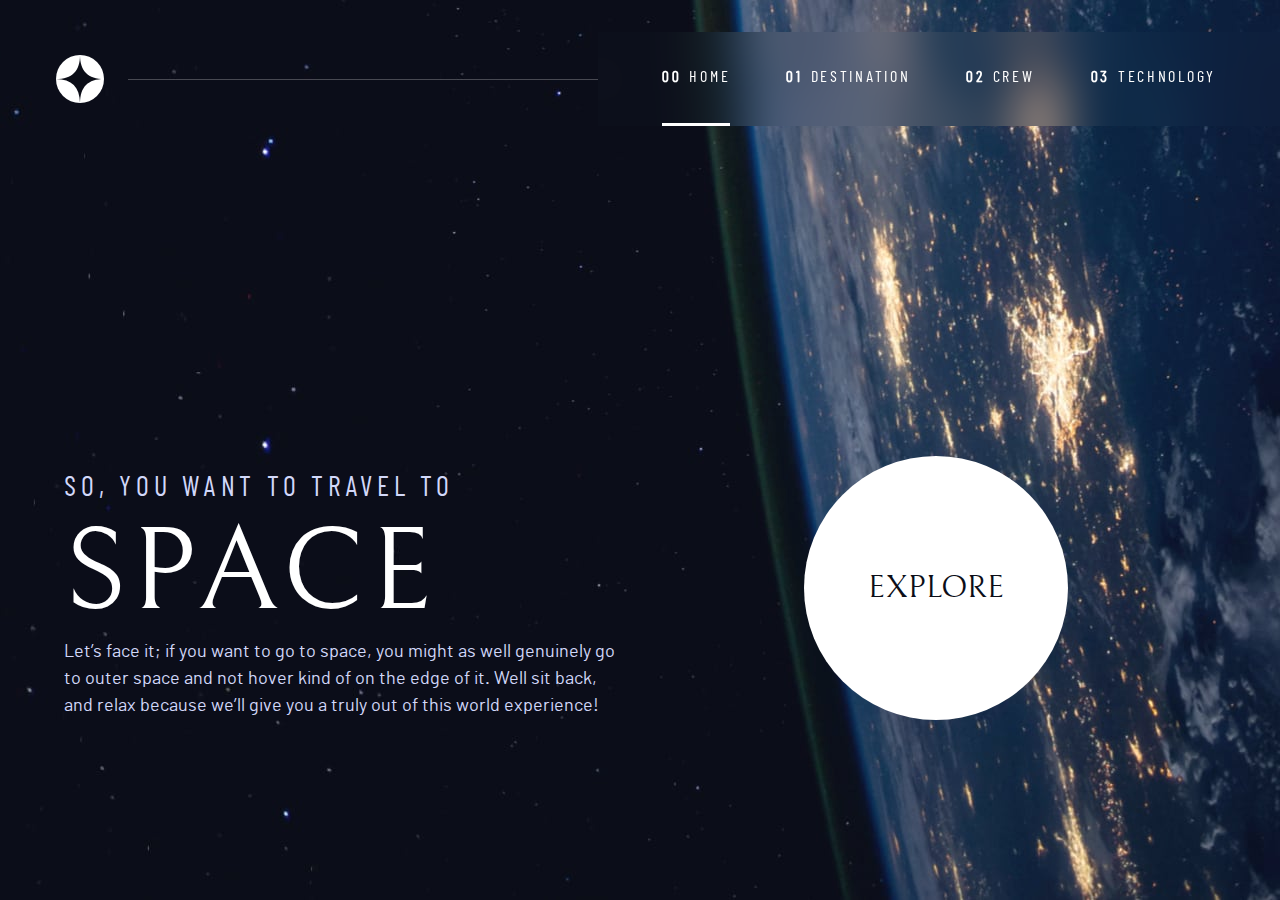
==== commit 3d142573: "completed technology page" ====
--- a/index.html
+++ b/index.html
@@ -8,7 +8,7 @@
         <link rel="icon" type="image/svg" sizes="32x32" href="./assets/shared/logo.svg">
         <link rel="stylesheet" href="css/style.css">
 
-        <script src="index.js" defer></script>
+        <script src="nav.js" defer></script>
     </head>
     <body class="home">
         <header class="primary-header flex">
@@ -19,16 +19,16 @@
             <nav>
                 <ul class="primary-navigation underline-indicators flex" data-visible="false">
                     <li class="active">
-                        <a class="ff-sans-cond fs-300 text-white upper-case letter-spacing-2" href=""><span aria-hidden="true">00</span>Home</a>
+                        <a class="ff-sans-cond fs-300 text-white upper-case letter-spacing-2" href="index.html"><span aria-hidden="true">00</span>Home</a>
                     </li>
                     <li>
-                        <a class="ff-sans-cond fs-300 text-white upper-case letter-spacing-2" href=""><span aria-hidden="true">01</span>Destination</a>
+                        <a class="ff-sans-cond fs-300 text-white upper-case letter-spacing-2" href="destination.html"><span aria-hidden="true">01</span>Destination</a>
                     </li>
                     <li>
-                        <a class="ff-sans-cond fs-300 text-white upper-case letter-spacing-2" href=""><span aria-hidden="true">02</span>Crew</a>
+                        <a class="ff-sans-cond fs-300 text-white upper-case letter-spacing-2" href="crew.html"><span aria-hidden="true">02</span>Crew</a>
                     </li>
                     <li>
-                        <a class="ff-sans-cond fs-300 text-white upper-case letter-spacing-2" href=""><span aria-hidden="true">03</span>Technology</a>
+                        <a class="ff-sans-cond fs-300 text-white upper-case letter-spacing-2" href="technology.html"><span aria-hidden="true">03</span>Technology</a>
                     </li>
                 </ul>
             </nav>
@@ -37,14 +37,14 @@
             <div>
                 <h1 class="ff-sans-cond fs-500 text-light letter-spacing-1 upper-case">So, you want to travel to
                 <span class="ff-serif fs-900 text-white d-block">Space</span></h1>
-                <p>
+                <p class="text-light">
                     Let’s face it; if you want to go to space, you might as well genuinely go to 
                     outer space and not hover kind of on the edge of it. Well sit back, and relax 
                     because we’ll give you a truly out of this world experience!
                 </p>
             </div>
             <div>
-                <a class="large-button upper-case ff-serif text-dark bg-white" href="#">Explore</a>
+                <a class="large-button upper-case ff-serif text-dark bg-white" href="destination.html">Explore</a>
             </div>
         </main>        
     </body>
--- a/css/style.css
+++ b/css/style.css
@@ -34,12 +34,12 @@
     --clr-white: 0 0% 100%;
 
     /* font-sizes */
-    --fs-900: clamp(5rem , 10vw + 1rem, 9.375rem);
-    --fs-800: 6.25rem;
-    --fs-700: 3.5rem;
-    --fs-600: 2rem;
-    --fs-500: 1.75rem;
-    --fs-400: 1.125rem;
+    --fs-900: clamp(5rem, 8vw + 1rem, 9.375rem);
+    --fs-800: 3.5rem;
+    --fs-700: 1.5rem;
+    --fs-600: 1rem;
+    --fs-500: 1rem;
+    --fs-400: 0.9375rem;
     --fs-300: 1rem;
     --fs-200: 0.875rem;
     
@@ -55,6 +55,7 @@
         --fs-800: 5rem;
         --fs-700: 2.5rem;
         --fs-600: 1.5rem;
+        --fs-500: 1.25rem;
         --fs-400: 1rem;
     }
 
@@ -66,6 +67,7 @@
         --fs-800: 6.25rem;
         --fs-700: 3.5rem;
         --fs-600: 2rem;
+        --fs-500: 1.75rem;
         --fs-400: 1.125rem;
     }
 }
@@ -169,39 +171,16 @@
     margin-top: var(--flow-space, 1rem);
 }
 
+.flow--space-small {
+    --flow-space: .75rem;
+}
+
 .container {
     padding-inline: 2em;
     margin-inline: auto;
     max-width: 80rem;
 }
-.grid-container {
-    display: grid;
-    text-align: center;
-    place-items: center;
-    padding: 0 1rem;
-}
-.grid-container *{
-    max-width: 50ch;
-}
-
-@media (min-width: 45em) {
-    .grid-container {
-        display: grid;
-        text-align: left;
-        column-gap: var(--conatiner-gap, 2rem);
-        grid-template-columns: minmax(1rem, 1fr) minmax(0 , 40rem) minmax(0 , 40rem) minmax(1rem, 1fr);
-    }
-    .grid-container > *:first-child {
-        grid-column: 2;
-    }
-    .grid-container > *:last-child {
-        grid-column: 3;
-    }
-    .grid-container--home {
-        align-items: end;
-        padding-bottom: max(6rem, 20vh);
-    }    
-}
+
 .sr-only {
     position: absolute;
     width: 1px;
@@ -265,7 +244,9 @@
     margin-right: .85em;
     color: hsl( var(--clr-light) / .25);
 }
-
+/* To use the hidden attribute */
+
+[hidden] { display: none !important; }
 /* ---------------------------- */
 /* Components                   */
 /* ---------------------------- */
@@ -298,6 +279,25 @@
     opacity: 1;
     transform: scale(1.5);
 }
+
+.numbered-button > *{
+    cursor: pointer;
+    padding:0 1.5rem;
+    border-radius: 50%;
+    aspect-ratio: 1;
+    background-color: transparent;
+    border: 1px solid hsl( var(--clr-light) );
+}
+
+.numbered-button > *:hover,
+.numbered-button > *:focus {
+    border-color: hsl( var(--clr-light) / .1);
+}
+
+.numbered-button > *[aria-selected=true] {
+    background-color: hsl( var(--clr-white) );
+    color: hsl( var(--clr-dark) );
+}
 /* Primary-header */
 
 .logo {
@@ -326,21 +326,41 @@
 
 .underline-indicators > * {
     cursor: pointer;
+    border: 0;
     padding: var(--underline-gap, 1rem) 0;
     border-bottom: .2rem solid hsl( var(--clr-white) / 0 );
+    background-color: transparent;
 }
 .underline-indicators > *:hover,
 .underline-indicators > *:focus {
     border-bottom: .2rem solid hsl( var(--clr-white) / .5 );
 }
-.underline-indicators > .active {
+.underline-indicators > .active,
+.underline-indicators > [aria-selected="true"] {
     color: var(--clr-light);
     border-bottom: .2rem solid hsl( var(--clr-white) / 1);
 }
+
+.dot-indicators > * {
+    cursor: pointer;
+    border: 0;
+    border-radius: 50%;
+    padding: .5em;
+    background-color: hsl( var(--clr-white) / .25);
+}
+ 
+.dot-indicators > *:hover,
+.dot-indicators > *:focus { 
+    background-color: hsl( var(--clr-white) / .5);
+}
+
+.dot-indicators > [aria-selected="true"] {
+    background-color: hsl( var(--clr-white) / 1); 
+}
+
 .mobile-nav-toggle{
     display: none;
 }
-
 @media (max-width: 35em) {
     .primary-navigation {
         margin: 0;
@@ -422,6 +442,8 @@
 /* ---------------------------- */
 /* Page specific - background   */
 /* ---------------------------- */
+/* home */
+
 body {
     background-position: bottom center;
     background-size: cover;
@@ -441,4 +463,285 @@
     .home{
         background-image: url(../assets/home/background-home-desktop.jpg);
     }
-}+}
+/* destination */
+
+body {
+    background-position: bottom center;
+    background-size: cover;
+    background-repeat: no-repeat;
+}
+.destination {
+    background-image: url(../assets/destination/background-destination-mobile.jpg);
+}
+
+@media (min-width: 35em) {
+    .destination{
+        background-image: url(../assets/destination/background-destination-tablet.jpg);
+        background-position: center center;
+    }
+}
+@media (min-width: 45em) {
+    .destination{
+        background-image: url(../assets/destination/background-destination-desktop.jpg);
+    }
+}
+/* crew */
+
+body {
+    background-position: bottom center;
+    background-size: cover;
+    background-repeat: no-repeat;
+}
+.crew {
+    background-image: url(../assets/crew/background-crew-mobile.jpg);
+}
+
+@media (min-width: 35em) {
+    .crew{
+        background-image: url(../assets/crew/background-crew-tablet.jpg);
+        background-position: center center;
+    }
+}
+@media (min-width: 45em) {
+    .crew{
+        background-image: url(../assets/crew/background-crew-desktop.jpg);
+    }
+}
+
+/* technology */
+
+body {
+    background-position: bottom center;
+    background-size: cover;
+    background-repeat: no-repeat;
+}
+.technology{
+    background-image: url(../assets/technology/background-technology-mobile.jpg);
+}
+
+@media (min-width: 35em) {
+    .technology{
+        background-image: url(../assets/technology/background-technology-tablet.jpg);
+        background-position: center center;
+    }
+}
+@media (min-width: 45em) {
+    .technology{
+        background-image: url(../assets/technology/background-technology-desktop.jpg);
+    }
+}
+
+/* ---------------------------- */
+/* layout                       */
+/* ---------------------------- */
+
+.grid-container {
+    display: grid;
+    text-align: center;
+    place-items: center;
+    padding: 0 1rem;
+    padding-bottom: 4rem;
+}
+.grid-container p:not([class]){
+    max-width: 50ch;
+}
+
+/* Destination layout*/
+.grid-container--destination{ 
+    --flow-space: 2rem;
+    grid-template-areas: 
+    'title'
+    'image'
+    'tabs'
+    'content';
+}
+.numbered-title {
+    grid-area: title;
+}
+.grid-container--destination > picture {
+    grid-area: image;
+    max-width: 60%;
+}
+.grid-container--destination > .tab-list{
+    grid-area: tabs;
+}
+.grid-container--destination > .destination-info{
+    grid-area: content;
+}
+.destination-meta{
+    flex-direction: column;
+    justify-content: center;
+    border-top: 1px solid hsl( var(--clr-light) / .1);
+    padding-top: 2.5rem;
+    margin-top: 2.5rem;
+}
+.destination-meta  p{
+    font-size: 1.75rem;
+}
+/* crew layout*/
+
+.grid-container--crew{
+    padding-bottom: 0;
+    grid-template-areas: 
+    'title'
+    'image'
+    'dot-indicator'
+    'content';
+}
+.grid-container--crew .numbered-title {
+    grid-area: title;
+}
+.grid-container--crew > picture {
+    grid-area: image;
+    max-width: 60%;
+    border-bottom: 1px solid hsl( var(--clr-white) / .1);
+}
+.crew-info{
+    grid-area: content;
+}
+.dot-indicators{
+    grid-area: dot-indicator;
+}
+.crew-info h2 {
+    color: hsl( var(--clr-white) / .5);
+}
+/* technology layout */
+
+.grid-container--technology{
+    --flow-space: 1rem;
+    grid-template-areas: 
+    'title'
+    'image'
+    'number-button'
+    'content';      
+
+}
+.grid-container--technology .numbered-title {
+    grid-area: title;
+}
+.grid-container--technology > picture{
+    grid-area: image;
+}
+.grid-container--technology .numbered-button {
+    grid-area: number-button;
+}
+.grid-container--technology .technology-info {
+    grid-area: content;
+}
+@media (min-width: 35em) {
+
+/* Destination layout */
+
+    .numbered-title {
+        justify-self: start;
+        margin-top: 2rem;
+    }
+    .destination-meta {
+        flex-direction: row;
+        justify-content: space-evenly;
+    }
+/* crew layout */
+    .grid-container--crew{
+        --flow-space: 2rem;
+        grid-template-areas: 
+        'title'
+        'content'
+        'dot-indicator'
+        'image';
+    }
+/* technology layout */
+
+    .grid-container--technology{
+    --flow-space: 1rem;
+    grid-template-areas: 
+    'title'
+    'image'
+    'number-button'
+    'content';      
+
+    }
+
+}
+
+
+@media (min-width: 45em) {
+    .grid-container {
+        display: grid;
+        text-align: left;
+        column-gap: var(--conatiner-gap, 2rem);
+        grid-template-columns: minmax(1rem, 1fr) minmax(0 , 40rem) minmax(0 , 40rem) minmax(1rem, 1fr);
+    }
+
+    .grid-container--home {
+        align-items: end;
+        padding-bottom: max(6rem, 20vh);
+    }
+    .grid-container--home > *:first-child {
+        grid-column: 2;
+    }
+    .grid-container--home > *:last-child {
+        grid-column: 3;
+    }
+/* Destination layout*/
+
+    .grid-container--destination {
+        justify-items: start;
+        align-content: start;
+        grid-template-areas: 
+            '. title title .'
+            '. image tabs .'
+            '. image content .';
+    }  
+    .grid-container--destination > picture {
+        max-width: 90%;
+    } 
+    .destination-meta {
+        justify-content: flex-start;
+        --gap: min(10vw, 5rem);
+    }
+/* crew layout */
+
+    .grid-container--crew {
+        grid-template-areas: 
+            '. title title .'
+            '. content image .'
+            '. dot-indicator image .';
+    } 
+    .dot-indicators {
+        justify-self: start;
+    } 
+    .grid-container--crew > picture {
+        align-self: end;
+    }
+    .crew-info {
+        justify-self: start;
+    }
+    .grid-container--crew > picture {
+        max-width: 60%;
+    }
+    .grid-container--crew > picture {
+        grid-column: span 2;
+        align-self: end;
+        max-width: 90%;
+    }
+/* technology layout */
+    .grid-container.grid-container--technology{
+        grid-template-columns: minmax(5rem, 1fr) minmax(0, 4rem) minmax(0 , 45rem) minmax(0 , 46rem);
+        padding-right: 0;
+    }
+    .grid-container--technology{
+    --flow-space: 1rem;
+    grid-template-areas: 
+    '. title title title'
+    '. number-button content image'; 
+
+    }
+    .grid-container--technology > picture {
+        max-width: 100%;
+        justify-self: flex-end;
+    }    
+    .grid-container--technology .numbered-button{
+        flex-direction: column;
+    }
+}
